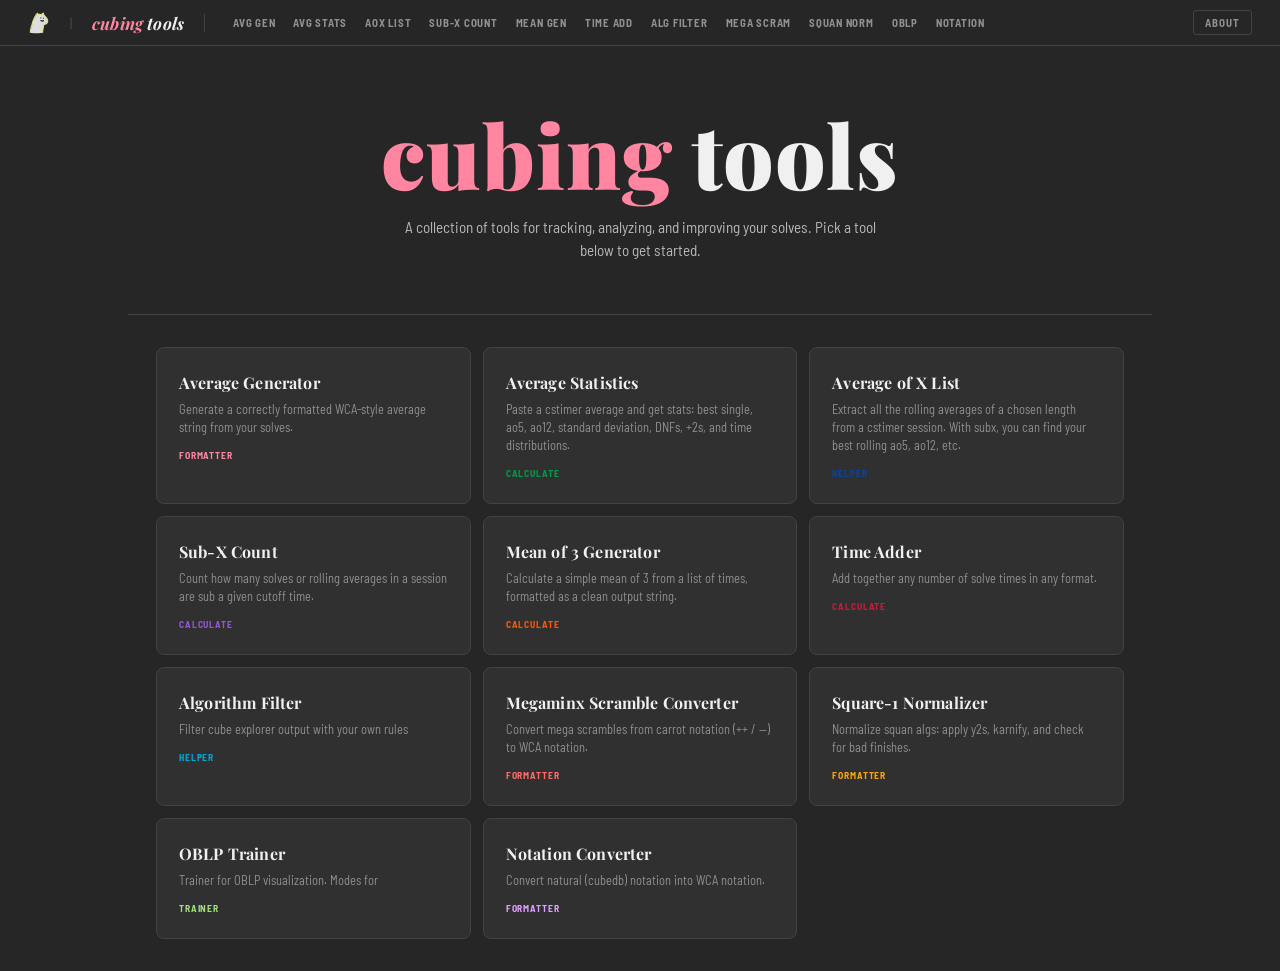
==== index.html @ 4cb96820 "fix: path of squan normalizer" ====
<!DOCTYPE html>
<html lang="en">
<head>
  <meta charset="UTF-8">
  <meta name="viewport" content="width=device-width, initial-scale=1.0">
  <title>cubetools</title>
  <link rel="stylesheet" href="shared/style.css">
</head>
<body>
  <div id="nav"></div>

  <div class="page">
    <div class="hero">
      <h1 class="hero-title">cubing <em>tools</em></h1>
      <p class="hero-desc">A collection of tools for tracking, analyzing, and improving your solves. Pick a tool below to get started.</p>
    </div>

    <div class="tool-grid" id="toolGrid"></div>
  </div>

  <script type="module">
    import { TOOLS, buildNav } from './shared/nav.js';

    buildNav(null);

    const descs = {
      average: 'Generate a correctly formatted WCA-style average string from your solves.',
      stats:   'Paste a cstimer average and get stats: best single, ao5, ao12, standard deviation, DNFs, +2s, and time distributions.',
      aox:     'Extract all the rolling averages of a chosen length from a cstimer session. With subx, you can find your best rolling ao5, ao12, etc.',
      subx:    'Count how many solves or rolling averages in a session are sub a given cutoff time.',
      mean:    'Calculate a simple mean of 3 from a list of times, formatted as a clean output string.',
      add:     'Add together any number of solve times in any format.',
      filter:  'Filter cube explorer output with your own rules',
      mega:    'Convert mega scrambles from carrot notation (++ / --) to WCA notation.',
      squan:   'Normalize squan algs: apply y2s, karnify, and check for bad finishes.',
      oblp:    'Trainer for OBLP visualization. Modes for ',
      notation: 'Convert natural (cubedb) notation into WCA notation.',
    };

    const tags = {
      average: 'formatter', stats: 'calculate', aox: 'helper',
      subx: 'calculate', mean: 'calculate', add: 'calculate',
      filter: 'helper', mega: 'formatter', squan: 'formatter',
      oblp: 'trainer', notation: 'formatter'
    };

    const grid = document.getElementById('toolGrid');
    TOOLS.forEach(t => {
      const a = document.createElement('a');
      a.className = 'tool-card';
      a.href = `${t.path}/`;
      a.style.setProperty('--tool-color', t.color);
      a.innerHTML = `
        <div class="card-name">${t.longLabel}</div>
        <div class="card-desc">${descs[t.path] ?? ''}</div>
        <div class="card-tag">${tags[t.path] ?? ''}</div>`;
      grid.appendChild(a);
    });
  </script>
</body>
</html>
---- shared/style.css ----
@import url('https://fonts.googleapis.com/css2?family=Barlow+Semi+Condensed:wght@400;500;600;700&family=JetBrains+Mono:wght@400;500;600&family=Playfair+Display:ital,wght@0,700;0,900;1,700&display=swap');

:root {
    --bg: #262626;
    --surface: #303030;
    --surface-2: #383838;
    --border: #424242;
    --border-2: #505050;
    --text: #f0f0f0;
    --text-muted: #909090;
    --text-dim: #b8b8b8;
    --text-less-dim: #e0e0e0;
    --accent: #ff85a1;
    --best: #ffd500;
    --worst: #bf6363;
    --nav-h: 46px;
    --radius: 3px;
    --side-pad: 28px;
    --font-ui: 'Barlow Semi Condensed', sans-serif;
    --font-mono: 'JetBrains Mono', monospace;
    --font-display: 'Playfair Display', serif;
}

*,
*::before,
*::after {
    box-sizing: border-box;
    margin: 0;
    padding: 0;
}

html {
    font-size: 16px;
}

/* ── SCROLLBAR ── */
* {
    scrollbar-width: thin;
    scrollbar-color: var(--border-2) transparent;
}

::-webkit-scrollbar {
    width: 5px;
    height: 5px;
}

::-webkit-scrollbar-track {
    background: transparent;
}

::-webkit-scrollbar-thumb {
    background: var(--border-2);
    border-radius: 3px;
}

::-webkit-scrollbar-thumb:hover {
    background: var(--text-muted);
}

body {
    background: var(--bg);
    color: var(--text);
    font-family: var(--font-ui);
    overflow-x: hidden;
}

/* ── NAV ── */
#nav {
    position: fixed;
    top: 0;
    left: 0;
    right: 0;
    height: var(--nav-h);
    background: var(--bg);
    border-bottom: 1px solid var(--border);
    z-index: 100;
}

.nav-inner {
    display: flex;
    align-items: center;
    height: 100%;
    padding: 0 var(--side-pad);
    gap: 20px;
    overflow-x: auto;
    scrollbar-width: none;
}

.nav-inner::-webkit-scrollbar {
    display: none;
}

/* ── CAT LOGO ── */
.nav-cat {
    display: flex;
    align-items: center;
    flex-shrink: 0;
    opacity: 0.85;
    transition: opacity 0.12s;
    text-decoration: none;
}

.nav-cat:hover {
    opacity: 1;
}

.nav-sep-char {
    color: var(--border-2);
    font-size: 0.85rem;
    flex-shrink: 0;
    user-select: none;
}

.nav-logo {
    font-family: var(--font-display);
    font-size: 1.05rem;
    font-weight: 700;
    font-style: italic;
    color: var(--accent);
    text-decoration: none;
    white-space: nowrap;
    letter-spacing: 0.01em;
    flex-shrink: 0;
}

.nav-logo em {
    color: var(--text);
    font-style: italic;
}

.nav-sep {
    width: 1px;
    height: 18px;
    background: var(--border);
    flex-shrink: 0;
}

.nav-tools {
    display: flex;
    gap: 2px;
}

.nav-tool {
    font-size: 0.68rem;
    font-weight: 700;
    text-transform: uppercase;
    letter-spacing: 0.07em;
    color: var(--text-muted);
    text-decoration: none;
    padding: 4px 8px;
    border-radius: var(--radius);
    white-space: nowrap;
    transition: color 0.12s, background 0.12s;
}

.nav-tool:hover {
    color: var(--text);
    background: var(--surface-2);
}

.nav-tool.active {
    color: var(--tool-color);
    background: color-mix(in srgb, var(--tool-color) 14%, transparent);
}

.nav-about {
    font-family: var(--font-ui);
    font-size: 0.68rem;
    font-weight: 700;
    text-transform: uppercase;
    letter-spacing: 0.09em;
    color: var(--text-muted);
    background: none;
    cursor: pointer;
    padding: 5px 11px;
    border: 1px solid var(--border);
    border-radius: var(--radius);
    transition: color 0.12s, border-color 0.12s;
}

.nav-about:hover {
    color: var(--accent);
    border-color: var(--accent-border);
}

/* ── ABOUT MODAL ── */
.modal-backdrop {
    position: fixed;
    inset: 0;
    background: rgba(0, 0, 0, 0.6);
    backdrop-filter: blur(4px);
    -webkit-backdrop-filter: blur(4px);
    z-index: 200;
    display: flex;
    align-items: center;
    justify-content: center;
    padding: 20px;
    opacity: 0;
    pointer-events: none;
    transition: opacity 0.22s ease;
}

.modal-backdrop.open {
    opacity: 1;
    pointer-events: all;
}

.modal {
    background: var(--surface);
    border: 1px solid var(--border-2);
    border-radius: 14px;
    width: 100%;
    max-width: 640px;
    max-height: 90vh;
    overflow-y: auto;
    position: relative;
    transform: translateY(16px) scale(0.98);
    transition: transform 0.26s cubic-bezier(0.22, 1, 0.36, 1);
    box-shadow: 0 24px 72px rgba(0, 0, 0, 0.55);
}

.modal-backdrop.open .modal {
    transform: translateY(0) scale(1);
}

.modal-close {
    position: absolute;
    top: 14px;
    right: 14px;
    width: 28px;
    height: 28px;
    background: var(--surface-2);
    border: 1px solid var(--border);
    border-radius: 50%;
    color: var(--text-muted);
    font-size: 0.85rem;
    cursor: pointer;
    display: flex;
    align-items: center;
    justify-content: center;
    transition: background 0.12s, color 0.12s, border-color 0.12s;
    flex-shrink: 0;
    z-index: 1;
}

.modal-close:hover {
    background: var(--border);
    color: var(--text);
    border-color: var(--border-2);
}

.modal-body {
    display: grid;
    grid-template-columns: 1fr 180px;
    gap: 0;
}

.modal-content {
    padding: 32px 28px 32px 32px;
}

.modal-eyebrow {
    font-size: 0.6rem;
    font-weight: 700;
    text-transform: uppercase;
    letter-spacing: 0.14em;
    color: var(--accent);
    margin-bottom: 10px;
    font-family: var(--font-mono);
}

.modal-title {
    font-family: var(--font-display);
    font-size: 1.9rem;
    font-weight: 900;
    line-height: 1.05;
    letter-spacing: -0.02em;
    margin-bottom: 16px;
}

.modal-divider {
    width: 28px;
    height: 2px;
    background: var(--accent);
    border-radius: 1px;
    opacity: 0.6;
    margin-bottom: 16px;
}

.modal-text {
    font-size: 1rem;
    color: var(--text-less-dim);
    line-height: 1.65;
}

.modal-text+.modal-text {
    margin-top: 10px;
}

.modal-links {
    display: flex;
    gap: 8px;
    margin-top: 22px;
    flex-wrap: wrap;
}

.modal-link {
    font-family: var(--font-mono);
    font-size: 0.65rem;
    font-weight: 600;
    text-transform: uppercase;
    letter-spacing: 0.08em;
    color: var(--text-muted);
    text-decoration: none;
    padding: 5px 10px;
    border: 1px solid var(--border);
    border-radius: var(--radius);
    transition: color 0.12s, border-color 0.12s;
}

.modal-link:hover {
    color: var(--accent);
    border-color: var(--accent-border);
}

.modal-image-col {
    border-left: 1px solid var(--border);
    display: flex;
    flex-direction: column;
    align-items: center;
    justify-content: center;
    padding: 28px 20px;
    gap: 10px;
}

.modal-img-slot {
    width: 120px;
    height: 120px;
    border-radius: 50%;
    background: var(--surface-2);
    border: 2px dashed var(--border-2);
    display: flex;
    flex-direction: column;
    align-items: center;
    justify-content: center;
    gap: 6px;
    overflow: hidden;
    position: relative;
}

.modal-img-slot img {
    width: 100%;
    height: 100%;
    object-fit: cover;
    border-radius: 50%;
}

.modal-img-slot .img-placeholder-icon {
    font-size: 1.6rem;
    opacity: 0.25;
    user-select: none;
}

.modal-img-slot .img-placeholder-label {
    font-size: 0.55rem;
    font-weight: 700;
    text-transform: uppercase;
    letter-spacing: 0.1em;
    color: var(--text-muted);
    opacity: 0.5;
}

.modal-img-caption {
    font-family: var(--font-mono);
    font-size: 0.62rem;
    color: var(--text-muted);
    text-align: center;
    line-height: 1.4;
}

@media (max-width: 520px) {
    .modal-body {
        grid-template-columns: 1fr;
    }

    .modal-image-col {
        border-left: none;
        border-top: 1px solid var(--border);
        flex-direction: row;
        justify-content: flex-start;
        padding: 18px 24px;
    }

    .modal-img-slot {
        width: 80px;
        height: 80px;
        flex-shrink: 0;
    }

    .modal-content {
        padding: 28px 24px 20px;
    }
}

/* ── LINK POPOVER ── */
.link-popover {
    position: fixed;
    z-index: 400;
    background: var(--surface-2);
    border: 1px solid var(--border-2);
    border-radius: 5px;
    padding: 6px 11px;
    font-family: var(--font-mono);
    font-size: 0.62rem;
    color: var(--text-dim);
    white-space: nowrap;
    pointer-events: none;
    box-shadow: 0 6px 20px rgba(0, 0, 0, 0.45);
    opacity: 0;
    transform: translateY(-4px);
    transition: opacity 0.15s ease, transform 0.15s ease;
}

.link-popover.show {
    opacity: 1;
    transform: translateY(0);
}

.link-popover::before {
    content: '';
    position: absolute;
    top: -5px;
    left: 14px;
    width: 8px;
    height: 8px;
    background: var(--surface-2);
    border-left: 1px solid var(--border-2);
    border-top: 1px solid var(--border-2);
    transform: rotate(45deg);
}

/* ── PAGE ── */
.page {
    margin-top: var(--nav-h);
}

@media (min-width: 900px) {
    .page {
        max-width: 80vw;
        margin-left: auto;
        margin-right: auto;
    }
}

/* ── SPLIT ── */
.split {
    display: grid;
    grid-template-columns: 1fr 1fr;
    height: calc(100vh - var(--nav-h));
}

.split-3 {
    display: grid;
    grid-template-columns: 1fr 280px 1fr;
    height: calc(100vh - var(--nav-h));
}

.panel {
    padding: 22px var(--side-pad);
    overflow-y: auto;
    display: flex;
    flex-direction: column;
}

.panel+.panel {
    border-left: 1px solid var(--border);
}

/* ── PANEL HEADER ── */
.panel-header {
    margin-bottom: 20px;
    padding-bottom: 14px;
    border-bottom: 1px solid var(--border);
}

.panel-title {
    font-family: var(--font-display);
    font-size: 0.95rem;
    font-weight: 800;
    letter-spacing: -0.02em;
    color: var(--text);
    display: flex;
    align-items: center;
    gap: 8px;
}

.panel-title .dot {
    width: 7px;
    height: 7px;
    border-radius: 50%;
    background: var(--accent);
    flex-shrink: 0;
}

.panel-sub {
    font-size: 0.75rem;
    color: var(--text-muted);
    margin-top: 4px;
}

/* ── TYPOGRAPHY ── */
.label {
    font-size: 0.65rem;
    font-weight: 700;
    text-transform: uppercase;
    letter-spacing: 0.1em;
    color: var(--text-muted);
}

/* ── INPUTS ── */
input[type="number"]::-webkit-outer-spin-button,
input[type="number"]::-webkit-inner-spin-button {
    -webkit-appearance: none;
    margin: 0;
}

input[type="number"] {
    -moz-appearance: textfield;
    appearance: textfield;
}

input[type="text"],
input[type="number"],
textarea,
select {
    background: var(--surface);
    border: 1px solid var(--border);
    color: var(--text);
    font-family: var(--font-mono);
    font-size: 0.8rem;
    padding: 8px 10px;
    border-radius: var(--radius);
    outline: none;
    width: auto;
    transition: border-color 0.12s;
}

input[type="text"]:focus,
input[type="number"]:focus,
textarea:focus,
select:focus {
    border-color: var(--accent);
}

input.err {
    border-color: #c41e3a !important;
}

input.ok {
    border-color: #009b48 !important;
}

textarea {
    resize: vertical;
}

select {
    cursor: pointer;
}

.input-group {
    display: flex;
    flex-direction: column;
    gap: 5px;
    margin-bottom: 14px;
}

/* ── BUTTONS ── */
.btn {
    font-family: var(--font-ui);
    font-size: 0.7rem;
    font-weight: 700;
    text-transform: uppercase;
    letter-spacing: 0.08em;
    padding: 7px 14px;
    border-radius: var(--radius);
    border: none;
    cursor: pointer;
    transition: all 0.12s;
    display: inline-flex;
    align-items: center;
    gap: 5px;
    white-space: nowrap;
}

.btn-primary {
    background: var(--accent);
    color: #1a0810;
}

.btn-primary:hover {
    filter: brightness(1.12);
}

.btn-secondary {
    background: var(--surface-2);
    color: var(--text);
    border: 1px solid var(--border);
}

.btn-secondary:hover {
    border-color: var(--border-2);
}

.btn-ghost {
    background: transparent;
    color: var(--text-muted);
    border: 1px solid var(--border);
}

.btn-ghost:hover {
    color: var(--text);
    border-color: var(--border-2);
}

.btn-sm {
    padding: 4px 8px;
    font-size: 0.62rem;
}

.btn-icon {
    padding: 4px 6px;
}

.btn-ghost kbd {
    font-family: var(--font-mono);
    font-size: 0.5rem;
    background: var(--surface-2);
    border: 1px solid var(--border-2);
    border-radius: 2px;
    padding: 1px 4px;
    color: var(--text-muted);
    letter-spacing: 0;
    font-weight: 400;
    text-transform: none;
}

.btn-primary kbd {
    font-family: var(--font-mono);
    font-size: 0.6rem;
    background: rgba(0, 0, 0, 0.05);
    border: 1px solid rgba(0, 0, 0, 0.2);
    border-radius: 2px;
    padding: 1px 4px;
    color: #1a0810;
    letter-spacing: 0;
    font-weight: 400;
    text-transform: none;
}

/* ── PENALTY BUTTONS ── */
.pen-btn {
    font-family: var(--font-mono);
    font-size: 0.6rem;
    font-weight: 500;
    padding: 3px 6px;
    border-radius: var(--radius);
    border: 1px solid var(--border);
    background: transparent;
    color: var(--text-muted);
    cursor: pointer;
    transition: all 0.1s;
    white-space: nowrap;
}

.pen-btn:hover {
    border-color: var(--border-2);
    color: var(--text);
}

.pen-btn.p2 {
    color: #ff85a1;
    border-color: #ff85a166;
    background: #ff85a112;
}

.pen-btn.dnf {
    color: #c41e3a;
    border-color: #c41e3a66;
    background: #c41e3a12;
}

/* ── SOLVE ROWS ── */
.solve-list {
    display: flex;
    flex-direction: column;
    gap: 7px;
    margin-top: 16px;
    flex: 1;
    overflow-y: auto;
}

.solve-row {
    display: flex;
    align-items: center;
    gap: 7px;
}

.solve-num {
    font-family: var(--font-mono);
    font-size: 0.7rem;
    color: var(--text-muted);
    width: 22px;
    text-align: right;
    flex-shrink: 0;
}

.solve-field {
    flex: 1;
    background: var(--surface);
    border: 1px solid var(--border);
    color: var(--text);
    font-family: var(--font-mono);
    font-size: 0.82rem;
    padding: 6px 9px;
    border-radius: var(--radius);
    outline: none;
    transition: border-color 0.12s;
}

.solve-field:focus {
    border-color: var(--accent);
}

.solve-field.dnf-state {
    color: #c41e3a88;
    font-style: italic;
}

.solve-penalties {
    display: flex;
    gap: 4px;
    flex-shrink: 0;
}

/* ── OUTPUT ── */
.output-box {
    background: var(--surface);
    border: 1px solid var(--border);
    border-radius: var(--radius);
    padding: 18px;
    font-family: var(--font-mono);
    flex: none;
    min-height: 100px;
}

.output-big {
    font-size: 2rem;
    font-weight: 600;
    color: var(--accent);
    letter-spacing: -0.03em;
    line-height: 1;
    margin-bottom: 12px;
}

.output-detail {
    font-size: 0.78rem;
    color: var(--text-dim);
    line-height: 1.75;
    word-break: break-all;
}

.output-detail .trimmed {
    color: var(--text-muted);
}

.output-detail .fastest {
    color: var(--accent);
    font-weight: 600;
}

.output-empty {
    color: var(--text-muted);
    font-size: 0.78rem;
    font-style: italic;
}

/* ── STATS GRID ── */
.stat-grid {
    display: grid;
    grid-template-columns: 1fr 1fr;
    gap: 8px;
}

.stat-item {
    background: var(--surface);
    border: 1px solid var(--border);
    border-radius: var(--radius);
    padding: 12px 14px;
}

.stat-label {
    font-size: 0.62rem;
    font-weight: 700;
    text-transform: uppercase;
    letter-spacing: 0.09em;
    color: var(--text-muted);
    margin-bottom: 4px;
}

.stat-val {
    font-family: var(--font-mono);
    font-size: 1rem;
    color: var(--text);
    font-weight: 500;
}

.stat-val.hi {
    color: var(--accent);
}

/* ── TOGGLE ── */
.toggle-row {
    display: flex;
    align-items: center;
    gap: 10px;
}

.toggle {
    position: relative;
    width: 34px;
    height: 18px;
    flex-shrink: 0;
}

.toggle input {
    display: none;
}

.toggle-track {
    position: absolute;
    inset: 0;
    background: var(--surface-2);
    border: 1px solid var(--border);
    border-radius: 9px;
    cursor: pointer;
    transition: all 0.15s;
}

.toggle input:checked+.toggle-track {
    background: var(--accent);
    border-color: var(--accent);
}

.toggle-thumb {
    position: absolute;
    top: 3px;
    left: 3px;
    width: 10px;
    height: 10px;
    background: var(--text-muted);
    border-radius: 50%;
    pointer-events: none;
    transition: left 0.15s, background 0.15s;
}

.toggle input:checked~.toggle-thumb {
    left: 19px;
    background: #1a0810;
}

/* ── HOMEPAGE ── */
.hero {
    padding: 64px var(--side-pad) 52px;
    border-bottom: 1px solid var(--border);
    position: relative;
    overflow: hidden;
    text-align: center;
    display: flex;
    flex-direction: column;
    align-items: center;
}

.hero-eyebrow {
    font-size: 0.65rem;
    font-weight: 700;
    text-transform: uppercase;
    letter-spacing: 0.14em;
    color: var(--accent);
    margin-bottom: 14px;
}

.hero-title {
    font-family: var(--font-display);
    font-size: clamp(3.2rem, 7vw, 5.5rem);
    font-weight: 900;
    letter-spacing: 0.01em;
    line-height: 1;
    margin-bottom: 18px;
    color: var(--accent);
}

.hero-title em {
    color: var(--text);
    font-style: normal;
}

.hero-desc {
    font-size: 0.95rem;
    color: var(--text-dim);
    max-width: 480px;
    line-height: 1.5;
    text-align: center;
}

.tool-grid {
    display: grid;
    grid-template-columns: repeat(auto-fill, minmax(240px, 1fr));
    gap: 12px;
    margin: 32px var(--side-pad);
}

.tool-card {
    background: var(--surface);
    padding: 24px 22px;
    text-decoration: none;
    display: flex;
    flex-direction: column;
    gap: 7px;
    border: 1px solid var(--border);
    border-radius: 8px;
    transition: background 0.12s, border-color 0.15s, transform 0.12s, box-shadow 0.15s;
    position: relative;
    overflow: hidden;
}

.tool-card::after {
    content: '';
    position: absolute;
    left: 0;
    top: 0;
    bottom: 0;
    width: 3px;
    background: var(--tool-color);
    border-radius: 8px 0 0 8px;
    transform: scaleY(0);
    transform-origin: bottom;
    transition: transform 0.18s;
}

.tool-card:hover {
    background: var(--surface-2);
    border-color: var(--border-2);
    transform: translateY(-2px);
    box-shadow: 0 6px 24px rgba(0, 0, 0, 0.35);
}

.tool-card:hover::after {
    transform: scaleY(1);
}

.card-name {
    font-family: var(--font-display);
    font-size: 1rem;
    font-weight: 700;
    color: var(--text);
    letter-spacing: 0.01em;
}

.card-desc {
    font-size: 0.78rem;
    color: var(--text-muted);
    line-height: 1.45;
}

.card-tag {
    margin-top: 6px;
    font-size: 0.6rem;
    font-weight: 700;
    text-transform: uppercase;
    letter-spacing: 0.09em;
    color: var(--tool-color);
}

/* ── FLASHCARD (oblp) ── */
.flashcard-wrap {
    display: flex;
    flex-direction: column;
    align-items: center;
    justify-content: center;
    height: calc(100vh - var(--nav-h));
    gap: 32px;
    padding: 40px;
}

.flashcard {
    background: var(--surface);
    border: 1px solid var(--border);
    border-radius: 6px;
    width: 100%;
    max-width: 560px;
    min-height: 260px;
    display: flex;
    flex-direction: column;
    align-items: center;
    justify-content: center;
    gap: 20px;
    cursor: pointer;
    transition: border-color 0.15s;
    padding: 40px;
    text-align: center;
}

.flashcard:hover {
    border-color: var(--border-2);
}

.fc-memo {
    font-family: var(--font-mono);
    font-size: 2.8rem;
    font-weight: 600;
    color: var(--text);
    letter-spacing: 0.04em;
}

.fc-hint {
    font-size: 0.75rem;
    color: var(--text-muted);
    text-transform: uppercase;
    letter-spacing: 0.1em;
}

.fc-answer {
    font-family: var(--font-display);
    font-size: 1.6rem;
    font-weight: 800;
    color: var(--accent);
    letter-spacing: -0.02em;
}

.fc-time {
    font-family: var(--font-mono);
    font-size: 0.85rem;
    color: var(--text-dim);
}

.fc-controls {
    display: flex;
    gap: 10px;
    align-items: center;
}

/* ── KEYBOARD MAP (notation) ── */
.kbd-grid {
    display: flex;
    flex-direction: column;
    gap: 5px;
    margin-top: 16px;
}

.kbd-row {
    display: flex;
    gap: 5px;
}

.kbd-key {
    width: 46px;
    height: 46px;
    background: var(--surface);
    border: 1px solid var(--border);
    border-radius: var(--radius);
    display: flex;
    flex-direction: column;
    align-items: center;
    justify-content: center;
    gap: 2px;
}

.kbd-key.active {
    border-color: var(--border-2);
    background: var(--surface-2);
}

.kbd-key .k {
    font-family: var(--font-mono);
    font-size: 0.6rem;
    color: var(--text-muted);
}

.kbd-key .v {
    font-family: var(--font-mono);
    font-size: 0.68rem;
    color: var(--accent);
    font-weight: 600;
}

.kbd-key.wide {
    width: 68px;
}

.kbd-key.empty {
    background: transparent;
    border-color: transparent;
}

/* ── FILTER ROUNDS ── */
.filter-round {
    background: var(--surface);
    border: 1px solid var(--border);
    border-radius: var(--radius);
    padding: 12px;
    margin-bottom: 10px;
}

.filter-round-header {
    display: flex;
    align-items: center;
    justify-content: space-between;
    margin-bottom: 8px;
}

.filter-count {
    font-family: var(--font-mono);
    font-size: 0.72rem;
    color: var(--text-muted);
}

.filter-count.removed {
    color: #c41e3a;
}

.filter-count.kept {
    color: #009b48;
}

/* ── TOOLTIP ── */
.tooltip-wrap {
    position: relative;
    display: inline-flex;
    align-items: center;
}

.tooltip-q {
    display: inline-flex;
    align-items: center;
    justify-content: center;
    width: 13px;
    height: 13px;
    border-radius: 50%;
    font-size: 0.58rem;
    font-weight: 700;
    font-family: var(--font-mono);
    color: var(--accent);
    border: 1px solid color-mix(in srgb, var(--accent) 45%, transparent);
    cursor: help;
    flex-shrink: 0;
    line-height: 1;
    text-transform: none;
    transition: background 0.12s;
}

.tooltip-wrap:hover .tooltip-q {
    background: color-mix(in srgb, var(--accent) 12%, transparent);
}

.tooltip-box {
    display: none;
    position: absolute;
    bottom: calc(100% + 6px);
    left: 0;
    background: var(--surface-2);
    border: 1px solid var(--border-2);
    border-radius: var(--radius);
    padding: 8px 10px;
    font-family: var(--font-ui);
    font-size: 0.75rem;
    font-weight: 500;
    letter-spacing: 0.04em;
    color: var(--text-dim);
    line-height: 1.5;
    width: 230px;
    z-index: 50;
    white-space: normal;
    text-transform: none;
    pointer-events: none;
}

.tooltip-wrap:hover .tooltip-box {
    display: block;
}

/* ── UTIL ── */
.mt-8 {
    margin-top: 8px;
}

.mt-16 {
    margin-top: 16px;
}

.mb-8 {
    margin-bottom: 8px;
}

.gap-8 {
    display: flex;
    flex-direction: column;
    gap: 8px;
}

.row {
    display: flex;
    align-items: center;
    gap: 8px;
}

.flex-1 {
    flex: 1;
}

.monospace {
    font-family: var(--font-mono);
}

.muted {
    color: var(--text-muted);
}

.accent {
    color: var(--accent);
}

.small {
    font-size: 0.75rem;
}

.scrollable {
    overflow-y: auto;
    flex: 1;
}

.divider {
    height: 1px;
    background: var(--border);
    margin: 16px 0;
}

@media (max-width: 700px) {

    .split,
    .split-3 {
        grid-template-columns: 1fr;
        height: auto;
    }

    .panel+.panel {
        border-left: none;
        border-top: 1px solid var(--border);
    }

    .hero {
        padding: 36px var(--side-pad) 28px;
    }

    .stat-grid {
        grid-template-columns: 1fr;
    }
}

/* ── FORMAT / ERROR BADGE ── */
.format-badge {
    font-size: 0.72rem;
    color: #d86074;
    margin-top: 5px;
    display: flex;
    align-items: center;
    gap: 5px;
}

.format-badge::before {
    content: '';
    display: inline-block;
    width: 14px;
    height: 13px;
    flex-shrink: 0;
    background-image: url("data:image/svg+xml,%3Csvg xmlns='http://www.w3.org/2000/svg' viewBox='0 0 20 18'%3E%3Cpath d='M10 2L2 16h16L10 2z' fill='none' stroke='%23d86074' stroke-width='2.8' stroke-linejoin='round'/%3E%3Crect x='9.1' y='7' width='1.8' height='5' rx='.9' fill='%23d86074'/%3E%3Ccircle cx='10' cy='14' r='1.1' fill='%23d86074'/%3E%3C/svg%3E");
    background-repeat: no-repeat;
    background-size: contain;
    background-position: center;
}

/* ── PER-ROW SOLVE ERROR ── */
.solve-error {
    font-family: var(--font-mono);
    font-size: 0.65rem;
    color: #d86074;
    display: none;
    align-items: center;
    gap: 5px;
}

.solve-error::before {
    content: '';
    display: inline-block;
    width: 12px;
    height: 11px;
    flex-shrink: 0;
    background-image: url("data:image/svg+xml,%3Csvg xmlns='http://www.w3.org/2000/svg' viewBox='0 0 20 18'%3E%3Cpath d='M10 2L2 16h16L10 2z' fill='none' stroke='%23d86074' stroke-width='2.8' stroke-linejoin='round'/%3E%3Crect x='9.1' y='7' width='1.8' height='5' rx='.9' fill='%23d86074'/%3E%3Ccircle cx='10' cy='14' r='1.1' fill='%23d86074'/%3E%3C/svg%3E");
    background-repeat: no-repeat;
    background-size: contain;
    background-position: center;
}

.solve-error.visible { display: flex; }

.format-badge:empty::before { display: none; }

/* ── FIELD NOTE (amber variant) ── */
.field-note {
    font-size: 0.72rem;
    color: #c89a3a;
    margin-top: 5px;
    display: flex;
    align-items: center;
    gap: 5px;
}

.field-note::before {
    content: '';
    display: inline-block;
    width: 14px;
    height: 13px;
    flex-shrink: 0;
    background-image: url("data:image/svg+xml,%3Csvg xmlns='http://www.w3.org/2000/svg' viewBox='0 0 20 18'%3E%3Cpath d='M10 2L2 16h16L10 2z' fill='none' stroke='%23c89a3a' stroke-width='2.8' stroke-linejoin='round'/%3E%3Crect x='9.1' y='7' width='1.8' height='5' rx='.9' fill='%23c89a3a'/%3E%3Ccircle cx='10' cy='14' r='1.1' fill='%23c89a3a'/%3E%3C/svg%3E");
    background-repeat: no-repeat;
    background-size: contain;
    background-position: center;
}
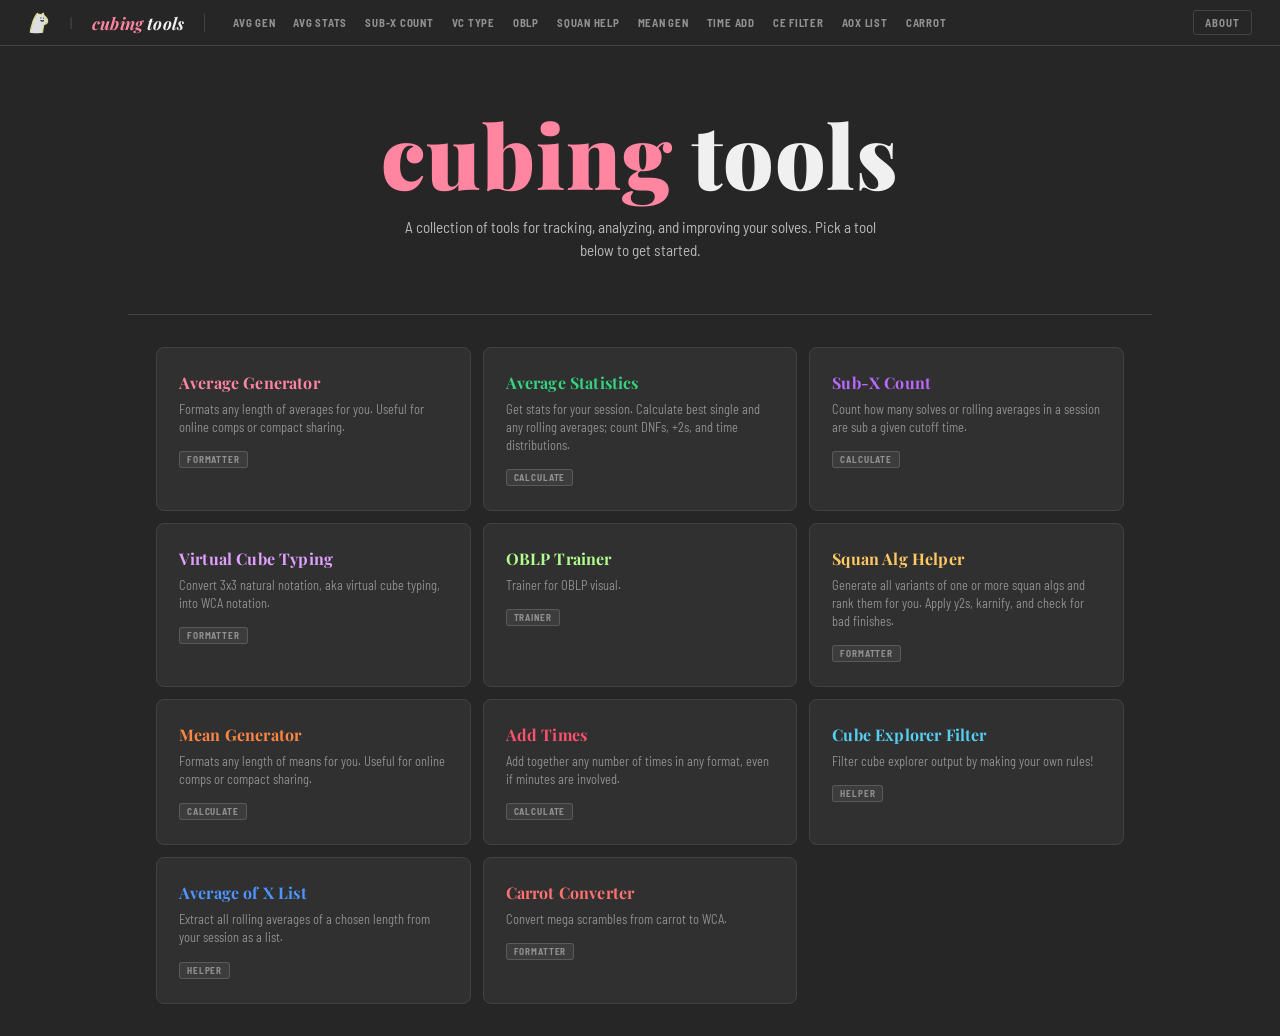
==== commit c8f05675: "docs: descriptions; polish: homepage" ====
--- a/index.html
+++ b/index.html
@@ -24,17 +24,17 @@
     buildNav(null);
 
     const descs = {
-      average: 'Generate a correctly formatted WCA-style average string from your solves.',
-      stats:   'Paste a cstimer average and get stats: best single, ao5, ao12, standard deviation, DNFs, +2s, and time distributions.',
-      aox:     'Extract all the rolling averages of a chosen length from a cstimer session. With subx, you can find your best rolling ao5, ao12, etc.',
+      average: 'Formats any length of averages for you. Useful for online comps or compact sharing.',
+      stats:   'Get stats for your session. Calculate best single and any rolling averages; count DNFs, +2s, and time distributions.',
       subx:    'Count how many solves or rolling averages in a session are sub a given cutoff time.',
-      mean:    'Calculate a simple mean of 3 from a list of times, formatted as a clean output string.',
-      add:     'Add together any number of solve times in any format.',
-      filter:  'Filter cube explorer output with your own rules',
-      mega:    'Convert mega scrambles from carrot notation (++ / --) to WCA notation.',
-      squan:   'Normalize squan algs: apply y2s, karnify, and check for bad finishes.',
-      oblp:    'Trainer for OBLP visualization. Modes for ',
-      notation: 'Convert natural (cubedb) notation into WCA notation.',
+      notation:'Convert 3x3 natural notation, aka virtual cube typing, into WCA notation.',
+      oblp:    'Trainer for OBLP visual.',
+      squan:   'Generate all variants of one or more squan algs and rank them for you. Apply y2s, karnify, and check for bad finishes.',
+      mean:    'Formats any length of means for you. Useful for online comps or compact sharing.',
+      add:     'Add together any number of times in any format, even if minutes are involved.',
+      filter:  'Filter cube explorer output by making your own rules!',
+      aox:     'Extract all rolling averages of a chosen length from your session as a list.',
+      mega:    'Convert mega scrambles from carrot to WCA.',
     };
 
     const tags = {
--- a/shared/style.css
+++ b/shared/style.css
@@ -963,7 +963,7 @@
     font-family: var(--font-display);
     font-size: 1rem;
     font-weight: 700;
-    color: var(--text);
+    color: var(--tool-color);
     letter-spacing: 0.01em;
 }
 
@@ -974,12 +974,18 @@
 }
 
 .card-tag {
-    margin-top: 6px;
-    font-size: 0.6rem;
+    margin-top: 8px;
+    display: inline-block;
+    font-size: 0.58rem;
     font-weight: 700;
     text-transform: uppercase;
     letter-spacing: 0.09em;
-    color: var(--tool-color);
+    color: var(--text-muted);
+    background: color-mix(in srgb, var(--text-muted) 12%, transparent);
+    border: 1px solid color-mix(in srgb, var(--text-muted) 35%, transparent);
+    border-radius: 3px;
+    padding: 2px 7px;
+    width: fit-content;
 }
 
 /* ── FLASHCARD (oblp) ── */
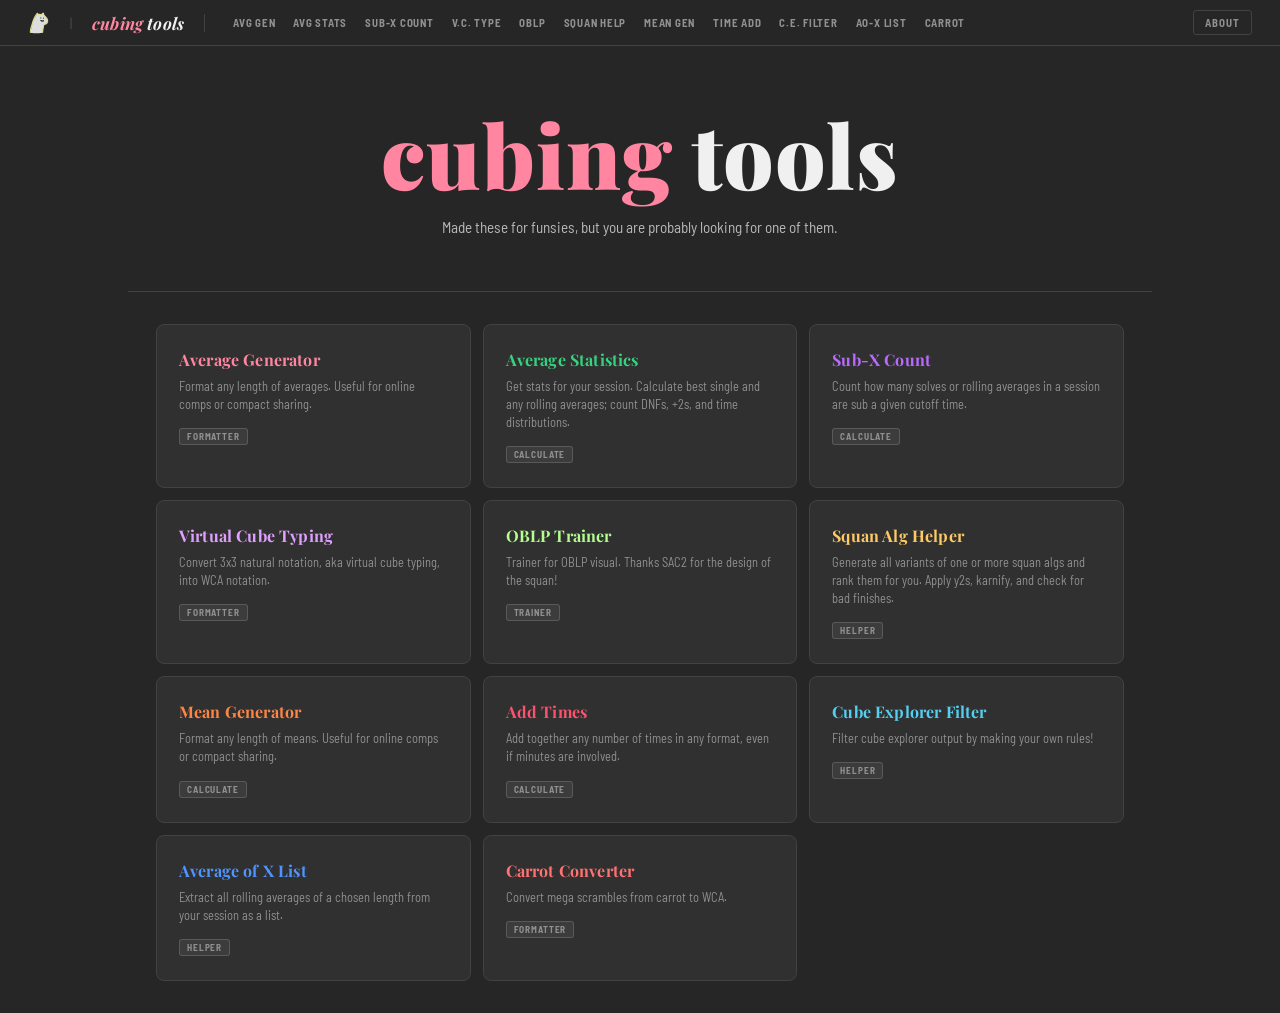
==== commit 74adf273: "small tweaks to every one of the websites" ====
--- a/index.html
+++ b/index.html
@@ -12,7 +12,7 @@
   <div class="page">
     <div class="hero">
       <h1 class="hero-title">cubing <em>tools</em></h1>
-      <p class="hero-desc">A collection of tools for tracking, analyzing, and improving your solves. Pick a tool below to get started.</p>
+      <p class="hero-desc">Made these for funsies, but you are probably looking for one of them.</p>
     </div>
 
     <div class="tool-grid" id="toolGrid"></div>
@@ -24,13 +24,13 @@
     buildNav(null);
 
     const descs = {
-      average: 'Formats any length of averages for you. Useful for online comps or compact sharing.',
+      average: 'Format any length of averages. Useful for online comps or compact sharing.',
       stats:   'Get stats for your session. Calculate best single and any rolling averages; count DNFs, +2s, and time distributions.',
       subx:    'Count how many solves or rolling averages in a session are sub a given cutoff time.',
       notation:'Convert 3x3 natural notation, aka virtual cube typing, into WCA notation.',
-      oblp:    'Trainer for OBLP visual.',
+      oblp:    'Trainer for OBLP visual. Thanks SAC2 for the design of the squan!',
       squan:   'Generate all variants of one or more squan algs and rank them for you. Apply y2s, karnify, and check for bad finishes.',
-      mean:    'Formats any length of means for you. Useful for online comps or compact sharing.',
+      mean:    'Format any length of means. Useful for online comps or compact sharing.',
       add:     'Add together any number of times in any format, even if minutes are involved.',
       filter:  'Filter cube explorer output by making your own rules!',
       aox:     'Extract all rolling averages of a chosen length from your session as a list.',
@@ -40,7 +40,7 @@
     const tags = {
       average: 'formatter', stats: 'calculate', aox: 'helper',
       subx: 'calculate', mean: 'calculate', add: 'calculate',
-      filter: 'helper', mega: 'formatter', squan: 'formatter',
+      filter: 'helper', mega: 'formatter', squan: 'helper',
       oblp: 'trainer', notation: 'formatter'
     };
 
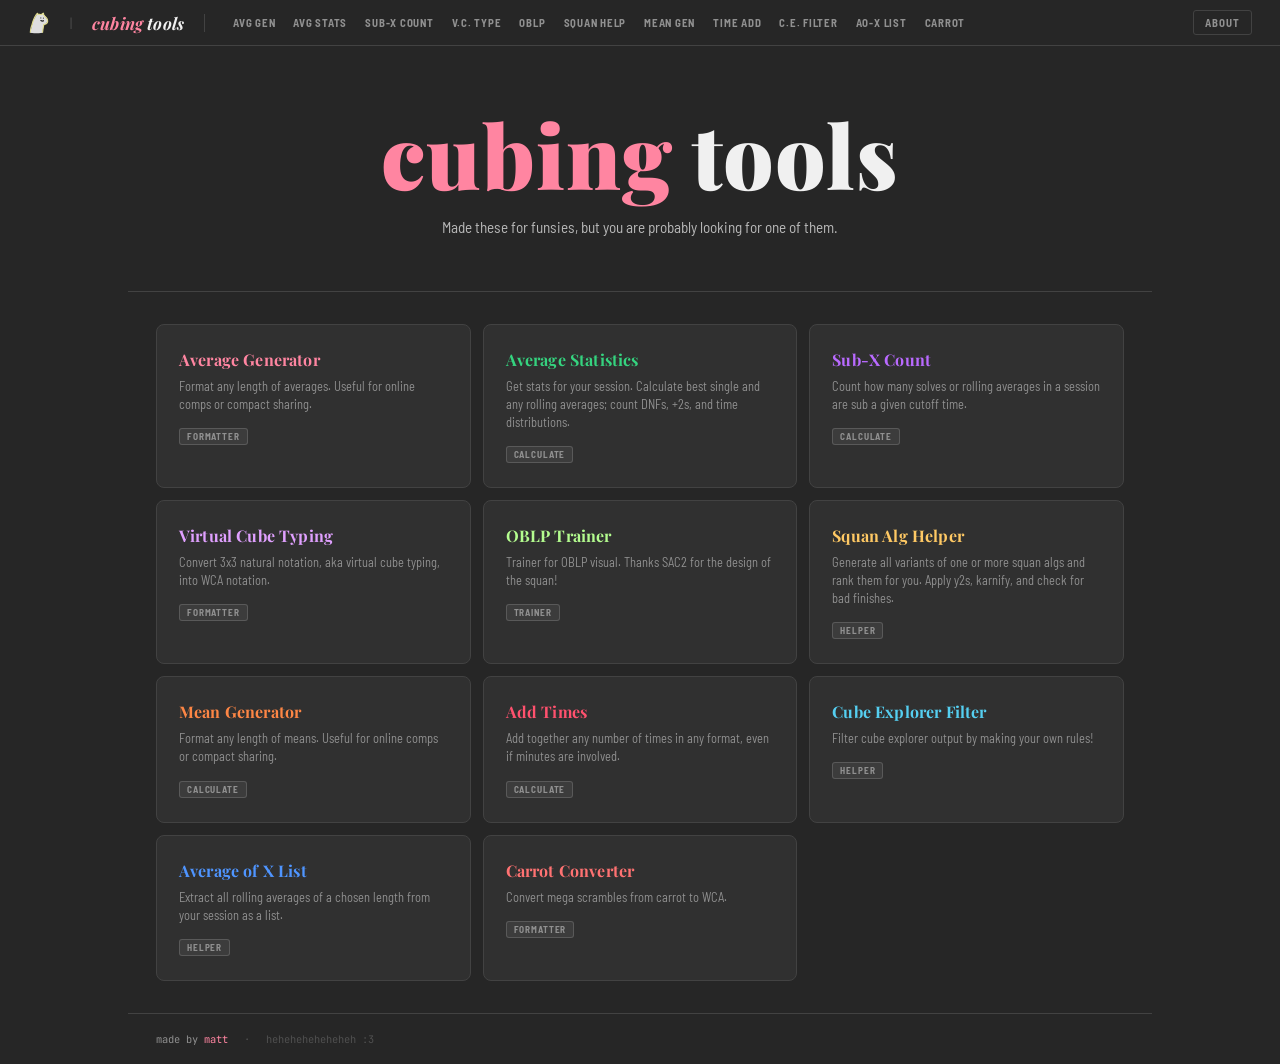
==== commit 37bc97bf: "homepage footer" ====
--- a/index.html
+++ b/index.html
@@ -16,6 +16,12 @@
     </div>
 
     <div class="tool-grid" id="toolGrid"></div>
+
+    <footer>
+      <span>made by <span style="color:var(--accent)">matt</span></span>
+      <span class="footer-sep">·</span>
+      <span style="color:var(--border-2)">heheheheheheheh :3</span>
+    </footer>
   </div>
 
   <script type="module">
--- a/shared/style.css
+++ b/shared/style.css
@@ -1342,3 +1342,19 @@
     background-size: contain;
     background-position: center;
 }
+
+/* ── FOOTER ── */
+footer {
+    border-top: 1px solid var(--border);
+    padding: 18px var(--side-pad);
+    font-family: var(--font-mono);
+    font-size: 0.65rem;
+    color: var(--text-muted);
+    display: flex;
+    align-items: center;
+    gap: 16px;
+}
+
+footer .footer-sep {
+    color: var(--border-2);
+}
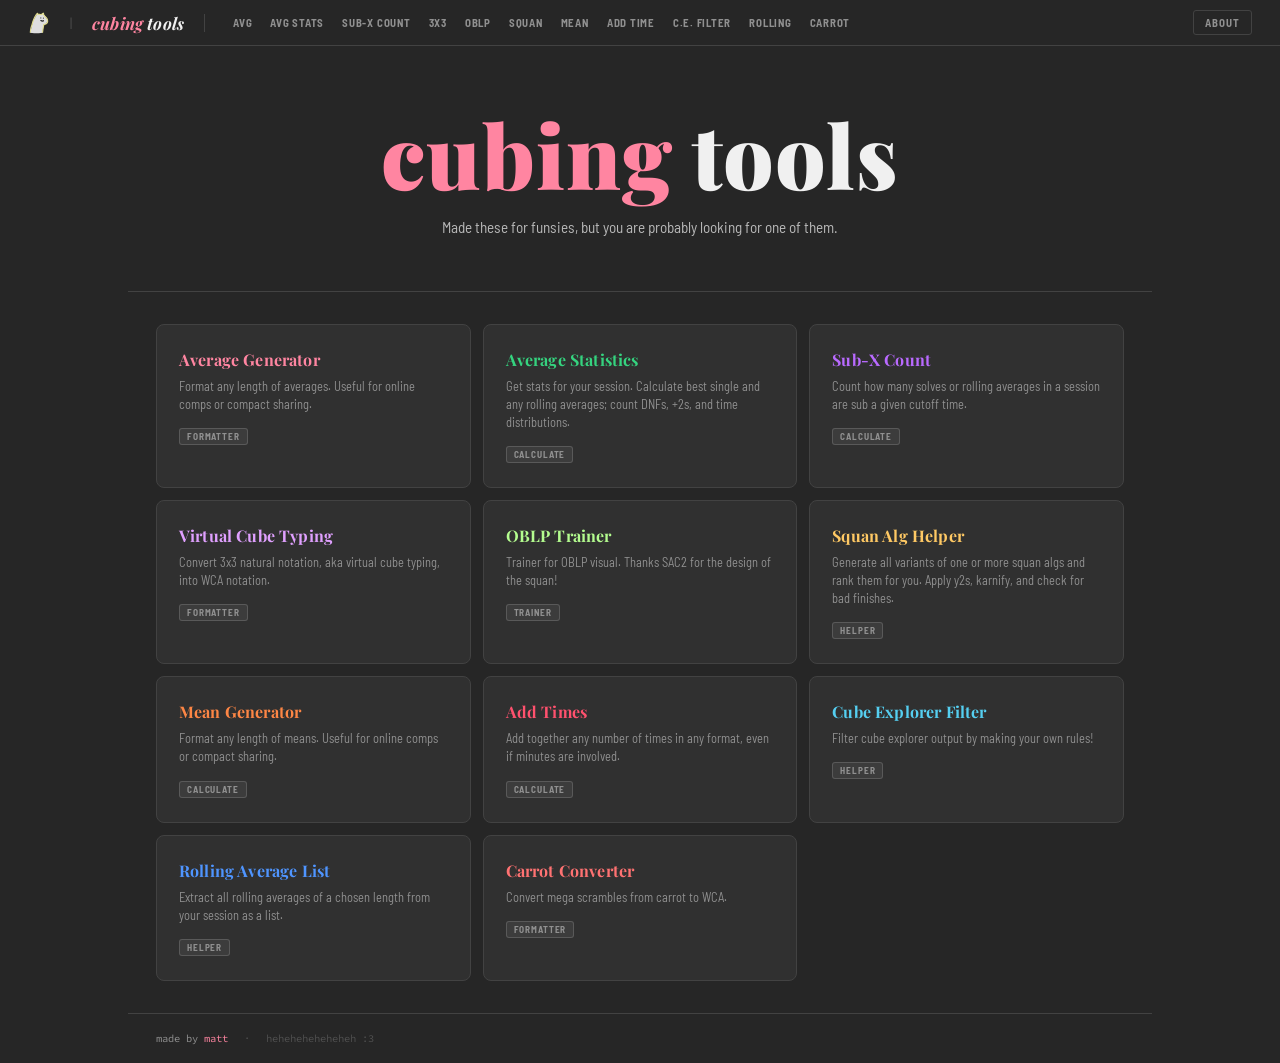
==== commit b8d3462b: "refactor: renamed things" ====
--- a/index.html
+++ b/index.html
@@ -33,21 +33,21 @@
       average: 'Format any length of averages. Useful for online comps or compact sharing.',
       stats:   'Get stats for your session. Calculate best single and any rolling averages; count DNFs, +2s, and time distributions.',
       subx:    'Count how many solves or rolling averages in a session are sub a given cutoff time.',
-      notation:'Convert 3x3 natural notation, aka virtual cube typing, into WCA notation.',
+      "3x3":   'Convert 3x3 natural notation, aka virtual cube typing, into WCA notation.',
       oblp:    'Trainer for OBLP visual. Thanks SAC2 for the design of the squan!',
       squan:   'Generate all variants of one or more squan algs and rank them for you. Apply y2s, karnify, and check for bad finishes.',
       mean:    'Format any length of means. Useful for online comps or compact sharing.',
       add:     'Add together any number of times in any format, even if minutes are involved.',
       filter:  'Filter cube explorer output by making your own rules!',
-      aox:     'Extract all rolling averages of a chosen length from your session as a list.',
+      rolling: 'Extract all rolling averages of a chosen length from your session as a list.',
       mega:    'Convert mega scrambles from carrot to WCA.',
     };
 
     const tags = {
-      average: 'formatter', stats: 'calculate', aox: 'helper',
+      average: 'formatter', stats: 'calculate', rolling: 'helper',
       subx: 'calculate', mean: 'calculate', add: 'calculate',
       filter: 'helper', mega: 'formatter', squan: 'helper',
-      oblp: 'trainer', notation: 'formatter'
+      oblp: 'trainer', "3x3": 'formatter'
     };
 
     const grid = document.getElementById('toolGrid');
--- a/shared/style.css
+++ b/shared/style.css
@@ -1,4 +1,4 @@
-@import url('https://fonts.googleapis.com/css2?family=Barlow+Semi+Condensed:wght@400;500;600;700&family=JetBrains+Mono:wght@400;500;600&family=Playfair+Display:ital,wght@0,700;0,900;1,700&display=swap');
+@import url('https://fonts.googleapis.com/css2?family=Barlow+Semi+Condensed:wght@400;500;600;700&family=Source+Code+Pro:wght@400;500;600&family=Playfair+Display:ital,wght@0,700;0,900;1,700&display=swap');
 
 :root {
     --bg: #262626;
@@ -17,7 +17,7 @@
     --radius: 3px;
     --side-pad: 28px;
     --font-ui: 'Barlow Semi Condensed', sans-serif;
-    --font-mono: 'JetBrains Mono', monospace;
+    --font-mono: 'Source Code Pro', ui-monospace, Menlo, Consolas, monospace;
     --font-display: 'Playfair Display', serif;
 }
 
@@ -1144,6 +1144,7 @@
     position: relative;
     display: inline-flex;
     align-items: center;
+    vertical-align: middle;
 }
 
 .tooltip-q {
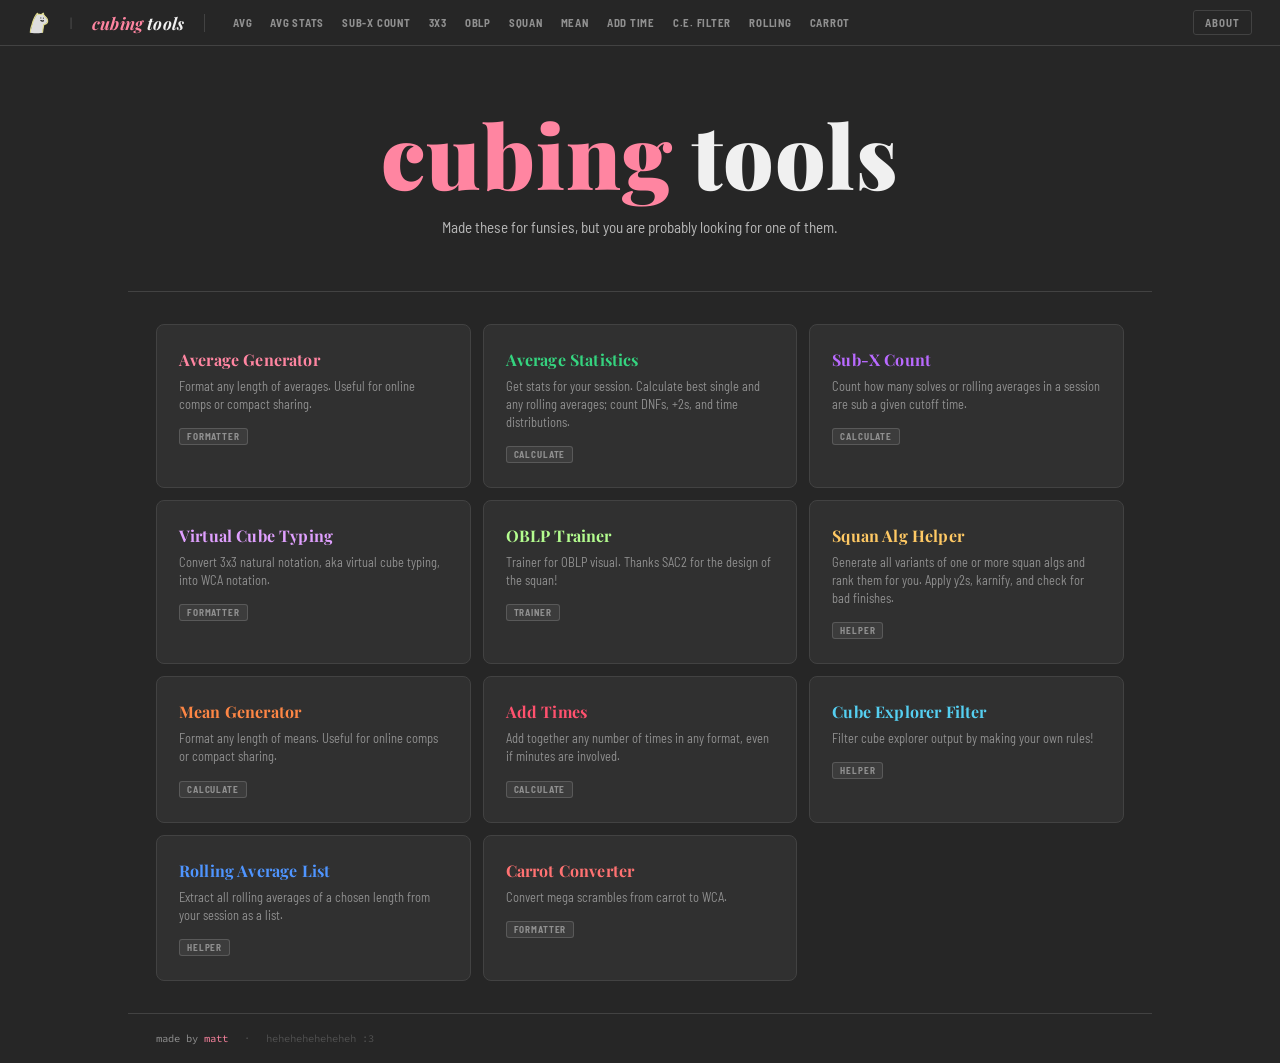
==== commit 59c84c5d: "fix: register parent service worker" ====
--- a/index.html
+++ b/index.html
@@ -63,5 +63,13 @@
       grid.appendChild(a);
     });
   </script>
+  <script>
+  // Register the shared service worker (scope "/") so this page works offline
+  // on its own, even if you never visited the parent site. Content stays fresh
+  // because the SW is network-first whenever you're online.
+  if ('serviceWorker' in navigator) {
+    navigator.serviceWorker.register('/sw.js');
+  }
+</script>
 </body>
 </html>
--- a/shared/style.css
+++ b/shared/style.css
@@ -84,7 +84,45 @@
     gap: 20px;
     overflow-x: auto;
     scrollbar-width: none;
-}
+    /* Edge fade-out; --fade-l / --fade-r are toggled on via the fade-l/fade-r
+       classes (set by nav.js) only when there's more to scroll on that side. */
+    --fade-l: 0px;
+    --fade-r: 0px;
+    -webkit-mask-image: linear-gradient(to right, transparent 0, #000 var(--fade-l), #000 calc(100% - var(--fade-r)), transparent 100%);
+    mask-image: linear-gradient(to right, transparent 0, #000 var(--fade-l), #000 calc(100% - var(--fade-r)), transparent 100%);
+}
+
+.nav-inner.fade-l { --fade-l: 26px; }
+.nav-inner.fade-r { --fade-r: 26px; }
+
+/* Scroll-affordance chevrons over the faded edges */
+.nav-chevron {
+    position: absolute;
+    top: 0;
+    bottom: 0;
+    display: flex;
+    align-items: center;
+    /* slightly brighter than --text-muted (#909090) */
+    color: #a8a8a8;
+    pointer-events: none;
+    opacity: 0;
+    transition: opacity 0.15s;
+    z-index: 5;
+}
+
+.nav-chevron svg {
+    width: 13px;
+    height: 13px;
+    display: block;
+}
+
+.nav-chevron.left  { left: 3px; }
+.nav-chevron.right { right: 3px; }
+.nav-chevron.left  svg { transform: rotate(90deg); }
+.nav-chevron.right svg { transform: rotate(-90deg); }
+
+.nav-inner.fade-l ~ .nav-chevron.left  { opacity: 1; }
+.nav-inner.fade-r ~ .nav-chevron.right { opacity: 1; }
 
 .nav-inner::-webkit-scrollbar {
     display: none;
@@ -704,6 +742,20 @@
     display: flex;
     align-items: center;
     gap: 7px;
+    min-width: 0;
+}
+
+/* Let the input wrapper shrink so a long value scrolls inside the input
+   rather than widening the row past the viewport. */
+.solve-row > div {
+    min-width: 0;
+}
+
+/* Higher specificity than the base input[type="text"] rule so the field
+   actually fills the row (and can shrink instead of forcing a scroll). */
+.solve-row .solve-field {
+    width: 100%;
+    min-width: 0;
 }
 
 .solve-num {
@@ -717,6 +769,8 @@
 
 .solve-field {
     flex: 1;
+    width: 100%;
+    min-width: 0;
     background: var(--surface);
     border: 1px solid var(--border);
     color: var(--text);
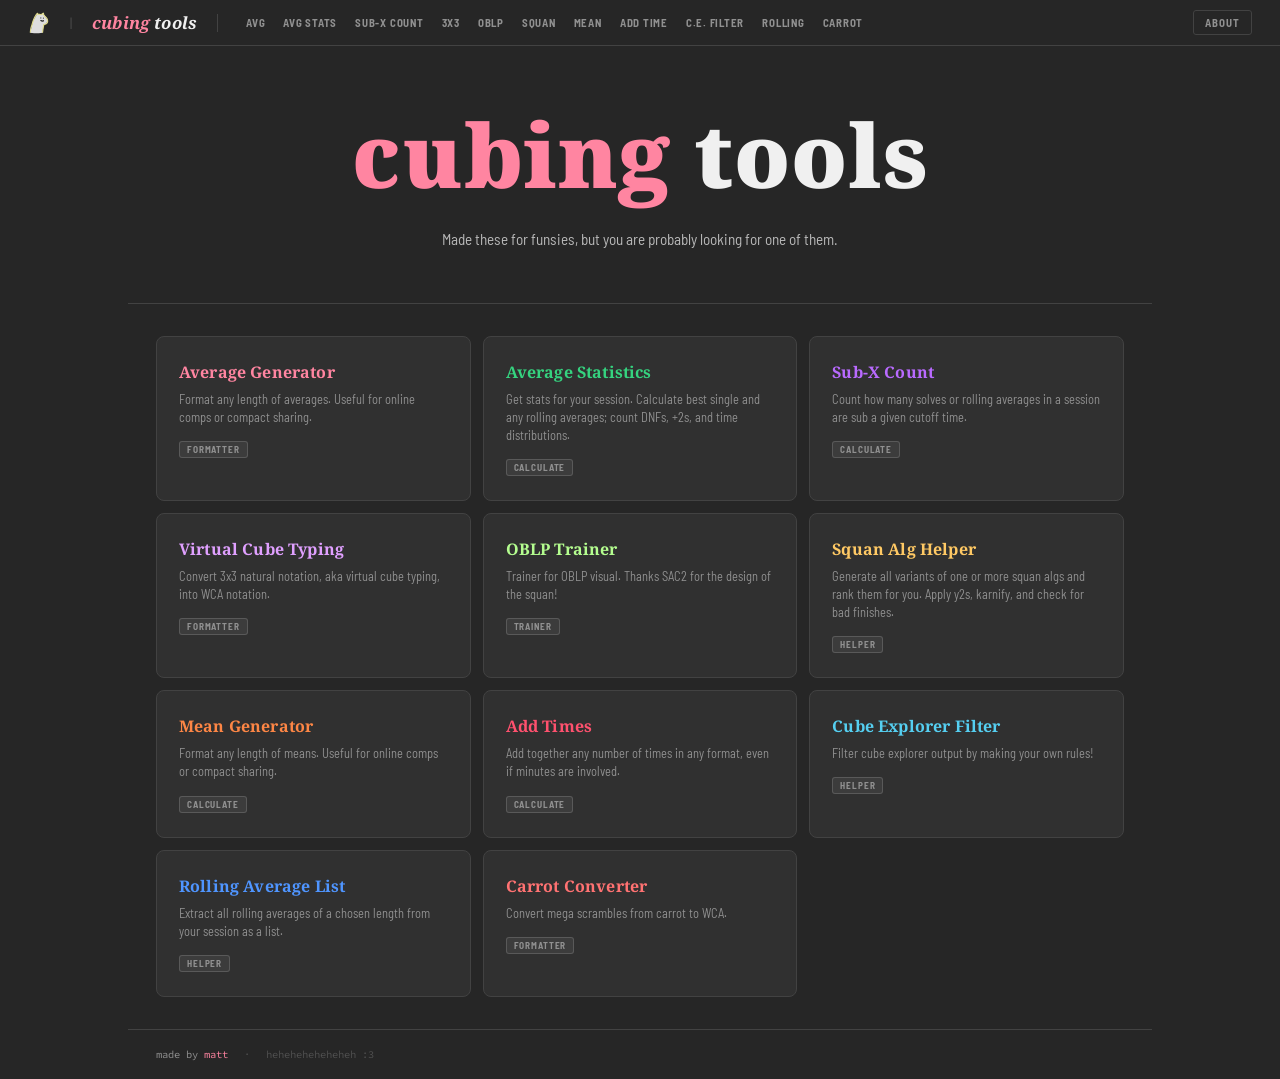
==== commit 39356e9c: "data: meta tags" ====
--- a/index.html
+++ b/index.html
@@ -3,8 +3,22 @@
 <head>
   <meta charset="UTF-8">
   <meta name="viewport" content="width=device-width, initial-scale=1.0">
-  <title>cubetools</title>
+  <title>Cubetools</title>
+  <meta name="description" content="a collection of much-needed cubing tools">
+  <meta name="author" content="Matt Mao">
+  <link rel="canonical" href="https://matt-meow.web.app/tools/">
+  <meta property="og:title" content="Cubetools">
+  <meta property="og:description" content="a collection of much-needed cubing tools">
+  <meta property="og:type" content="website">
+  <meta property="og:url" content="https://matt-meow.web.app/tools/">
+  <meta property="og:site_name" content="matt meow&#39;s corner">
+  <meta property="og:image" content="https://matt-meow.web.app/icons/icon-512.png">
+  <meta name="twitter:card" content="summary">
+  <meta name="twitter:title" content="Cubetools">
+  <meta name="twitter:description" content="a collection of much-needed cubing tools">
+  <meta name="twitter:image" content="https://matt-meow.web.app/icons/icon-512.png">
   <link rel="stylesheet" href="shared/style.css">
+  <link rel="icon" type="image/png" sizes="32x32" href="../icons/favicon-32.png">
 </head>
 <body>
   <div id="nav"></div>
--- a/shared/style.css
+++ b/shared/style.css
@@ -1,4 +1,4 @@
-@import url('https://fonts.googleapis.com/css2?family=Barlow+Semi+Condensed:wght@400;500;600;700&family=Source+Code+Pro:wght@400;500;600&family=Playfair+Display:ital,wght@0,700;0,900;1,700&display=swap');
+@import url('https://fonts.googleapis.com/css2?family=Barlow+Semi+Condensed:wght@400;500;600;700&family=Source+Code+Pro:wght@400;500;600&family=Noto+Serif:ital,wght@0,100..900;1,100..900&display=swap');
 
 :root {
     --bg: #262626;
@@ -18,7 +18,7 @@
     --side-pad: 28px;
     --font-ui: 'Barlow Semi Condensed', sans-serif;
     --font-mono: 'Source Code Pro', ui-monospace, Menlo, Consolas, monospace;
-    --font-display: 'Playfair Display', serif;
+    --font-display: 'Noto Serif', serif;
 }
 
 *,
@@ -312,7 +312,7 @@
     font-size: 1.9rem;
     font-weight: 900;
     line-height: 1.05;
-    letter-spacing: -0.02em;
+    letter-spacing: 0.03em;
     margin-bottom: 16px;
 }
 
@@ -950,7 +950,7 @@
     font-weight: 900;
     letter-spacing: 0.01em;
     line-height: 1;
-    margin-bottom: 18px;
+    margin-bottom: 30px;
     color: var(--accent);
 }
 
